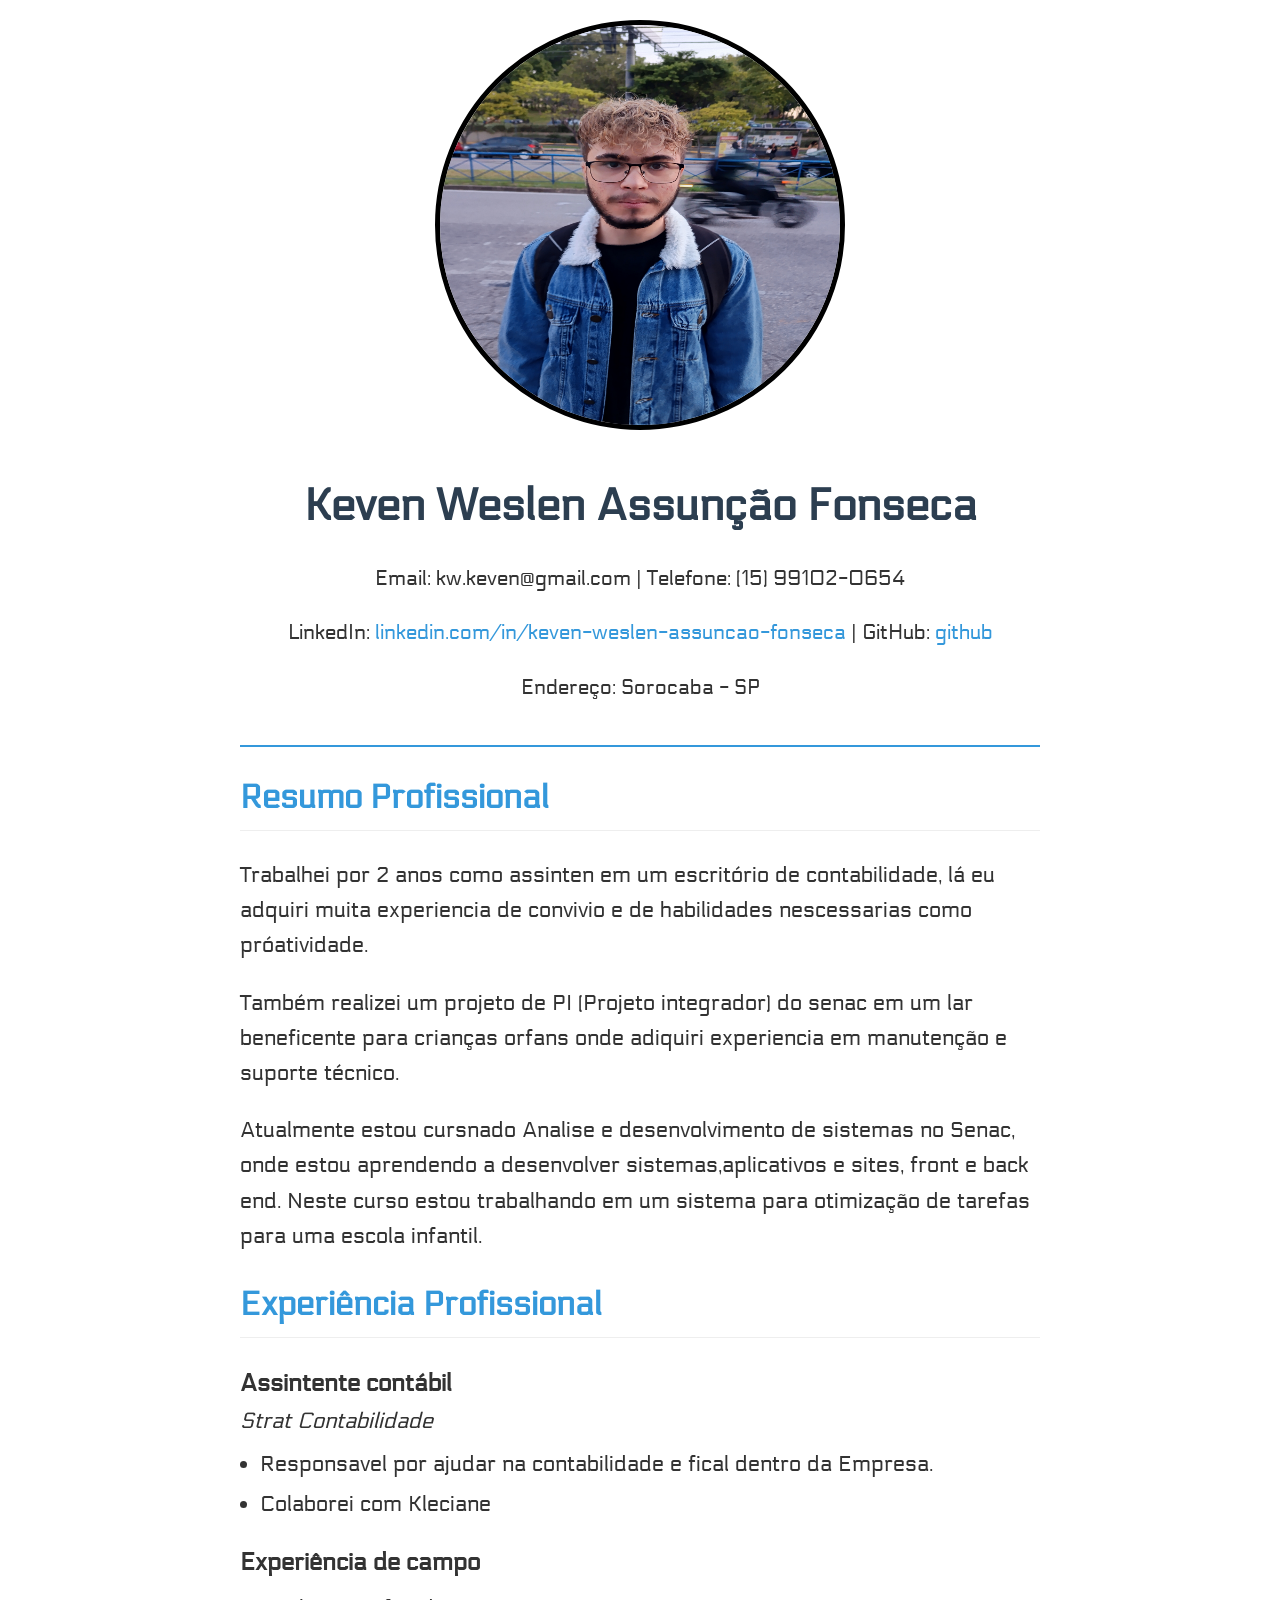
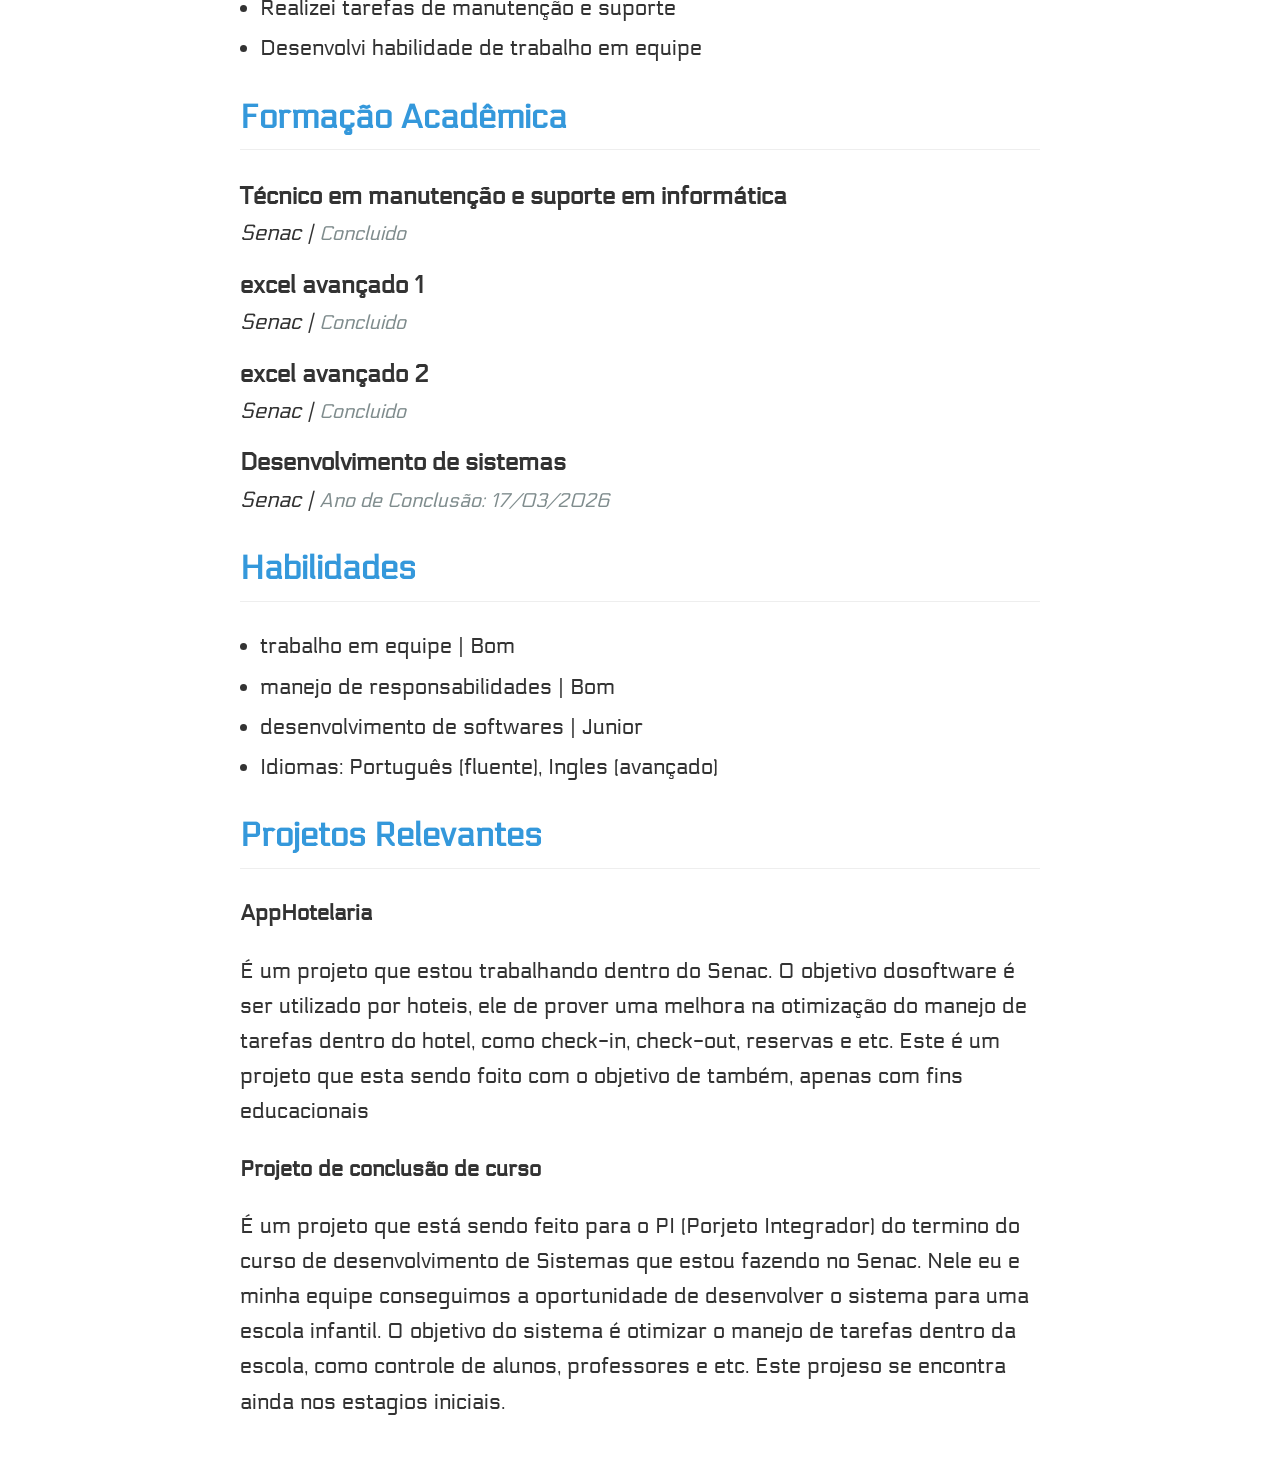
==== Currixulo.html @ 94cac377 "Teste" ====
<!DOCTYPE html>
<html lang="pt-br">
<head>
    <meta charset="UTF-8">
    <meta name="viewport" content="width=device-width, initial-scale=1.0">
    <title>Meu Currículo</title>
    <link rel="stylesheet" href="Style.css">

</head>
<body>
    <header>
        <div class="profile-picture">
            <img src="./Resources/Imag/FotoPerfil.jpg" alt="Foto de Perfil">
        <h1>Keven Weslen Assunção Fonseca</h1>
        <div class="contact-info">
            <p>Email: kw.keven@gmail.com | Telefone: (15) 99102-0654</p>
            <p>LinkedIn: <a href="https://www.linkedin.com/in/keven-weslen-assuncao-fonseca/" target="_blank">linkedin.com/in/keven-weslen-assuncao-fonseca</a> | GitHub: <a href="https://github.com/kevenweslen" target="_blank">github</a></p>
            <p>Endereço: Sorocaba - SP</p>
        </div>
    </header>

    <section id="resumo">
        <h2>Resumo Profissional</h2>
        <p>Trabalhei por 2 anos como assinten em um escritório de contabilidade, lá eu adquiri muita experiencia de convivio e de habilidades nescessarias como próatividade.</p>
        <p> Também realizei um projeto de PI (Projeto integrador) do senac em um lar beneficente para crianças orfans onde adiquiri experiencia em manutenção e suporte técnico.</p>
        <p> Atualmente estou cursnado Analise e desenvolvimento de sistemas no Senac, onde estou aprendendo a desenvolver sistemas,aplicativos e sites, front e back end. Neste curso estou trabalhando em um sistema para otimização de tarefas para uma escola infantil.</p>
        
    </section>

    <section id="experiencia">
        <h2>Experiência Profissional</h2>
        
        <div class="job">
            <div class="job-title">Assintente contábil</div>
            <div class="company">Strat Contabilidade  <span class="date"></span></div>
            <ul>
                <li>Responsavel por ajudar na contabilidade e fical dentro da Empresa.</li>
                <li>Colaborei com Kleciane</li>
            </ul>
        </div>
        
        <div class="job">
            <div class="job-title">Experiência de campo</div>
            <div class="company"> <span class="date"></span></div>
            <ul>
                <li>Realizei tarefas de manutenção e suporte</li>
                <li>Desenvolvi habilidade de trabalho em equipe</li>
            </ul>
        </div>
    </section>

    <section id="educacao">
        <h2>Formação Acadêmica</h2>
        
        <div class="education">
            <div class="degree">Técnico em manutenção e suporte em informática</div>
            <div class="institution">Senac | <span class="date">Concluido</span></div>
        </div>
        
        <div class="education">
            <div class="degree">excel avançado 1</div>
            <div class="institution">Senac | <span class="date">Concluido</span></div>
        </div>

        <div class="education">
            <div class="degree">excel avançado 2</div>
            <div class="institution">Senac | <span class="date">Concluido</span></div>
        </div>

        <div class="education">
            <div class="degree">Desenvolvimento de sistemas</div>
            <div class="institution">Senac | <span class="date">Ano de Conclusão: 17/03/2026</span></div>
        </div>
    </section>

    <section id="habilidades">
        <h2>Habilidades</h2>
        <ul>
            <li>trabalho em equipe | Bom</li>
            <li>manejo de responsabilidades | Bom</li>
            <li>desenvolvimento de softwares | Junior</li>
            <li>Idiomas: Português (fluente), Ingles (avançado)</li>
        </ul>
    </section>

    <section id="projetos">
        <h2>Projetos Relevantes</h2>
        <div class="project">
            <div class="project-name">AppHotelaria</div>
            <p>É um projeto que estou trabalhando dentro do Senac. O objetivo dosoftware é ser utilizado por hoteis, ele de prover uma melhora na otimização do manejo
            de tarefas dentro do hotel, como check-in, check-out,  reservas e etc. Este é um projeto que esta sendo foito com o objetivo de também, apenas com fins educacionais</p>
            <div class="project-name">Projeto de conclusão de curso</div>
            <p>É um projeto que está sendo feito para o PI (Porjeto Integrador) do termino do curso de desenvolvimento de Sistemas que estou fazendo no Senac. Nele eu e minha equipe 
                conseguimos a oportunidade de desenvolver o sistema para uma escola infantil. O objetivo do sistema é otimizar o manejo de tarefas dentro da escola, como controle 
                de alunos, professores e etc. Este projeso se encontra ainda nos estagios iniciais.</p>
            </p>
        </div>
    </section>
</body>
</html>
---- Style.css ----
@font-face {
    font-family: Electrolize-Regular;
    src: url(./Resources/Fonts/Electrolize-Regular.ttf) format('truetype');
    font-weight: normal;
}

/* Reset e configurações gerais */
body {
    font-family: "Electrolize-Regular", sans-serif;
    font-size: 22px;
    line-height: 1.6;
    margin: 0;
    padding: 20px;
    color: #333;
    max-width: 800px;
    margin: 0 auto;
}

/* Estilos para links */
a {
    color: #3498db;
    text-decoration: none;
    transition: text-decoration 0.3s ease;
}

a:hover {
    text-decoration: underline;
}

/* Cabeçalho */
header {
    text-align: center;
    margin-bottom: 20px;
    border-bottom: 2px solid #3498db;
    padding-bottom: 20px;
}

header img {
    width: 400px;
    height: 400px;
    border-radius: 100%;
    border: 5px solid black;

}

header h1 {
    color: #2c3e50;
    margin-bottom: 5px;
}

.contact-info {
    margin: 10px 0;
    font-size: 0.95em;
}

/* Seções */
section {
    margin-bottom: 20px;
}

section h2 {
    color: #3498db;
    border-bottom: 1px solid #eee;
    padding-bottom: 5px;
    margin-top: 25px;
}

/* Experiência Profissional */
.job, .education {
    margin-bottom: 15px;
}

.job-title, .degree {
    font-weight: bold;
    font-size: 1.1em;
}

.company, .institution {
    font-style: italic;
    margin-bottom: 5px;
}

.date {
    color: #7f8c8d;
    font-style: italic;
    font-size: 0.9em;
}

/* Listas */
ul {
    padding-left: 20px;
    margin-top: 8px;
}

ul li {
    margin-bottom: 5px;
}

/* Projetos */
.project {
    margin-bottom: 15px;
}

.project-name {
    font-weight: bold;
    margin-bottom: 5px;
}

/* Responsividade */
@media (max-width: 600px) {
    body {
        padding: 15px;
    }
    
    header {
        padding-bottom: 15px;
    }
    
    .contact-info p {
        margin: 5px 0;
    }
}
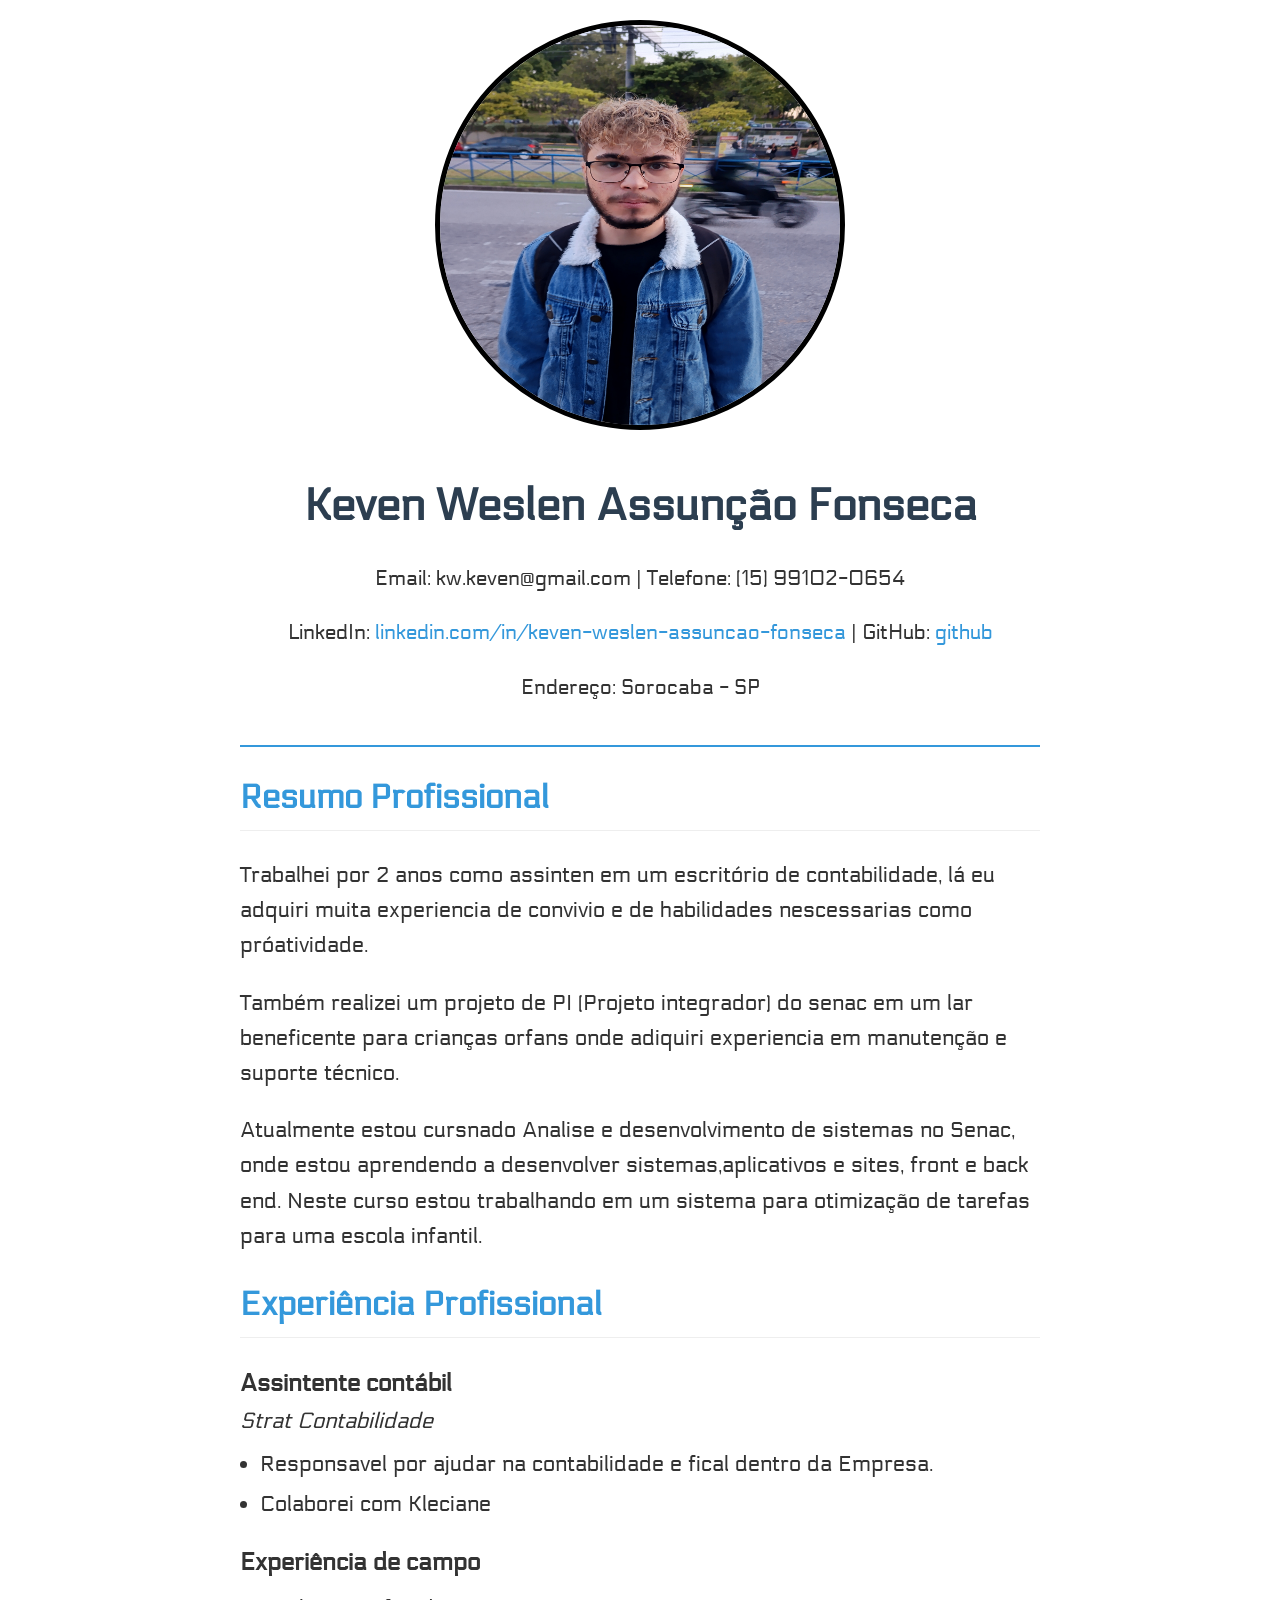
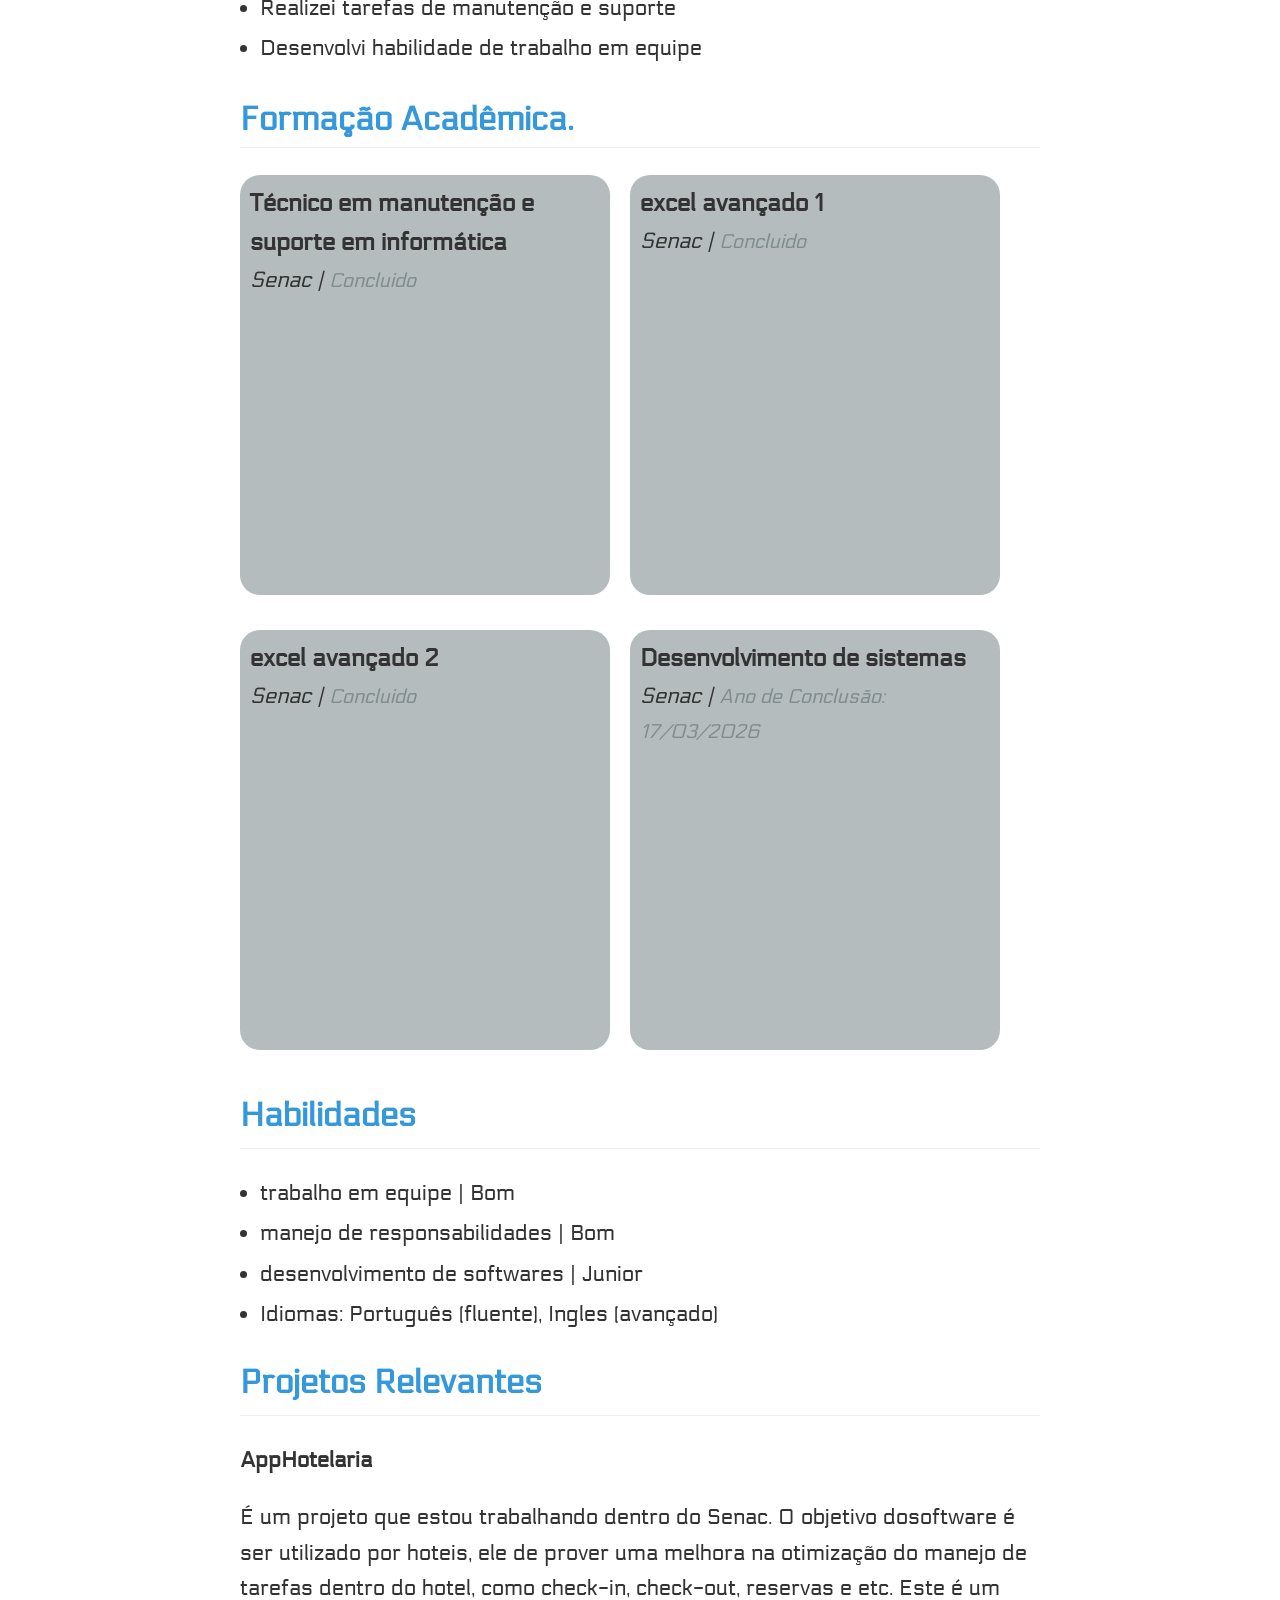
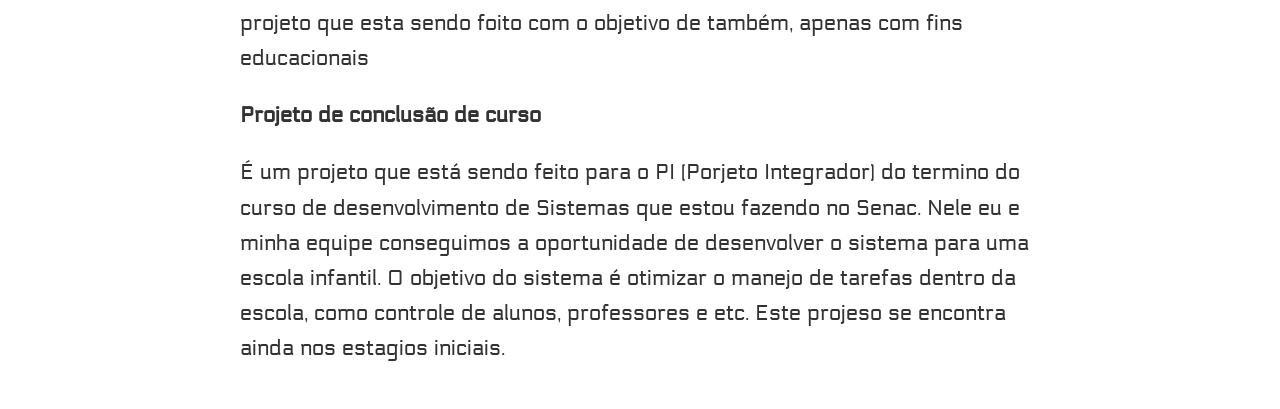
==== commit 1e9a97fb: "Alterações na area de Formações Academicas" ====
--- a/Currixulo.html
+++ b/Currixulo.html
@@ -49,9 +49,8 @@
         </div>
     </section>
 
-    <section id="educacao">
-        <h2>Formação Acadêmica</h2>
-        
+            <h2 class="titulo">Formação Acadêmica.</h2>
+    <section id="educacao" class="educacao">        
         <div class="education">
             <div class="degree">Técnico em manutenção e suporte em informática</div>
             <div class="institution">Senac | <span class="date">Concluido</span></div>
@@ -88,7 +87,7 @@
         <div class="project">
             <div class="project-name">AppHotelaria</div>
             <p>É um projeto que estou trabalhando dentro do Senac. O objetivo dosoftware é ser utilizado por hoteis, ele de prover uma melhora na otimização do manejo
-            de tarefas dentro do hotel, como check-in, check-out,  reservas e etc. Este é um projeto que esta sendo foito com o objetivo de também, apenas com fins educacionais</p>
+            de tarefas dentro do hotel, como check-in, check-out, reservas e etc. Este é um projeto que esta sendo foito com o objetivo de também, apenas com fins educacionais</p>
             <div class="project-name">Projeto de conclusão de curso</div>
             <p>É um projeto que está sendo feito para o PI (Porjeto Integrador) do termino do curso de desenvolvimento de Sistemas que estou fazendo no Senac. Nele eu e minha equipe 
                 conseguimos a oportunidade de desenvolver o sistema para uma escola infantil. O objetivo do sistema é otimizar o manejo de tarefas dentro da escola, como controle 
--- a/Style.css
+++ b/Style.css
@@ -120,4 +120,26 @@
     .contact-info p {
         margin: 5px 0;
     }
+}
+
+.educacao {
+    display: flex;
+    flex-wrap: wrap;
+    gap: 20px;
+}
+
+.titulo{
+    color: #3498db;
+    border-bottom: 1px solid #eee;
+    padding-bottom: 5px;
+    padding: 0px;
+}
+
+.education {
+    background-color: #7f8c8d93;
+    border-color: #333;
+    border-radius: 20px;
+    padding: 10px;
+    width: 350px;
+    height: 400px;
 }
